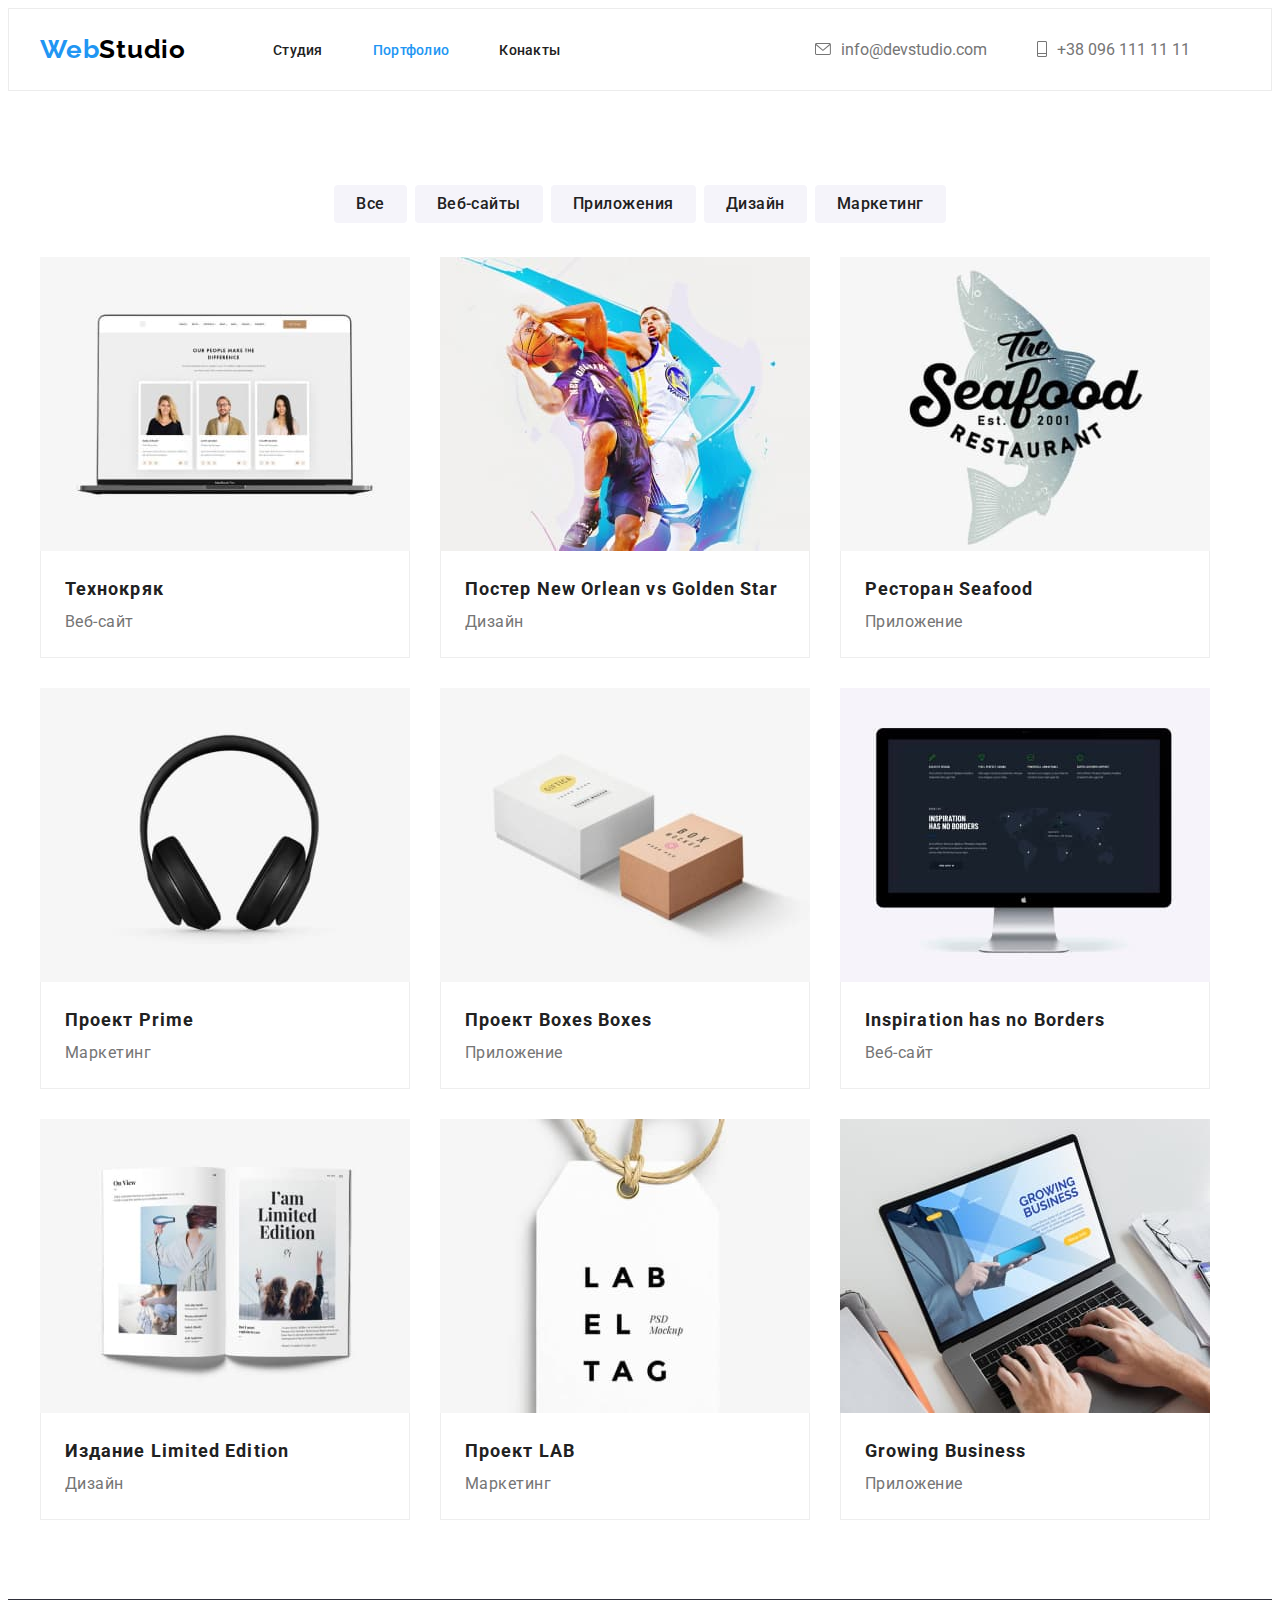
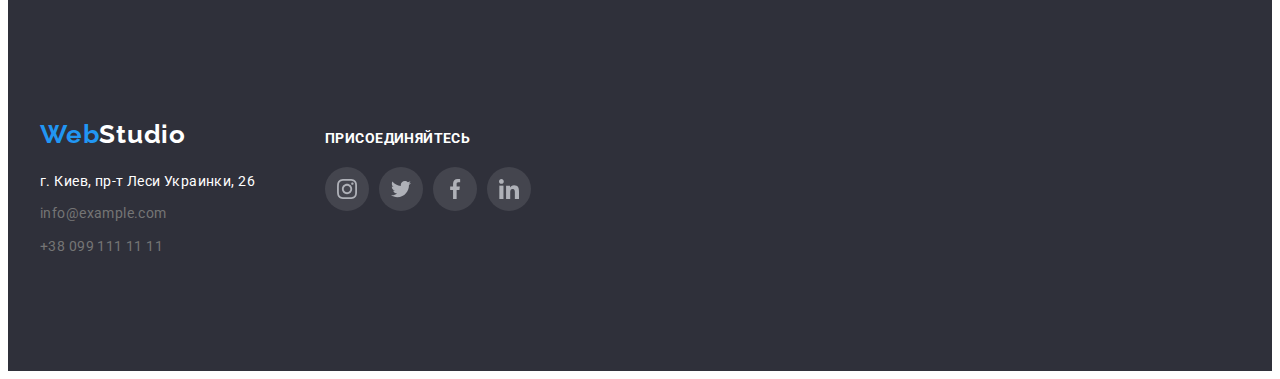
==== portfolio.html @ 9f61a401 "add initials" ====
<!DOCTYPE html>
<html lang="ru">
  <head>
    <meta charset="UTF-8" />
    <meta http-equiv="X-UA-Compatible" content="IE=edge" />
    <meta name="viewport" content="width=device-width, initial-scale=1.0" />
    <link rel="preconnect" href="https://fonts.gstatic.com" />
    <link
      href="https://fonts.googleapis.com/css2?family=Raleway:wght@700&family=Roboto:wght@400;500;700;900&display=swap"
      rel="stylesheet"
    />
    <link
      rel="stylesheet"
      href="https://cdnjs.cloudflare.com/ajax/libs/modern-normalize/1.1.0/modern-normalize.min.css"
      integrity="sha512-wpPYUAdjBVSE4KJnH1VR1HeZfpl1ub8YT/NKx4PuQ5NmX2tKuGu6U/JRp5y+Y8XG2tV+wKQpNHVUX03MfMFn9Q=="
      crossorigin="anonymous"
      referrerpolicy="no-referrer"
    />
    <link rel="stylesheet" href="./css/styles.css" />
    <title>Webstudio</title>
  </head>
  <body>
    <!--Шапка-->
    <header class="header">
      <div class="container header-container">
        <nav class="navigation">
          <a class="logo link" href="./index.html" lang="en">
            <span class="logo-item">Web</span>Studio</a
          >
          <ul class="list">
            <li class="nav-item"><a class="nav-link link" href="./index.html">Студия</a></li>
            <li class="nav-item">
              <a class="nav-link link current" href="./portfolio.html">Портфолио</a>
            </li>
            <li class="nav-item"><a class="nav-link link" href="#">Конакты</a></li>
          </ul>
        </nav>
        <ul class="contact-list list">
          <li class="contact-header">
            <a class="contact-link link" href="mailto:info@devstudio.com">
              <svg class="icon-envelope" width="16" height="12">
                <use href="./images/icons.svg#icon-envelope"></use></svg
              >info@devstudio.com</a
            >
          </li>
          <li class="contact-header">
            <a class="contact-link link" href="tel+380961111111">
              <svg class="icon-smartphone" width="10" height="16">
                <use href="./images/icons.svg#icon-smartphone"></use>
              </svg>
              +38 096 111 11 11</a
            >
          </li>
        </ul>
      </div>
    </header>
    <!-- <h1>Портфолио</h1>  -->
    <main>
      <section>
        <div class="container">
          <h1 class="visually-hidden">Portfolio</h1>
          <ul class="filter-btn list">
            <li class="btn-item">
              <button class="menu-btn" type="button">Все</button>
            </li>
            <li class="btn-item"><button class="menu-btn" type="button">Веб-сайты</button></li>
            <li class="btn-item"><button class="menu-btn" type="button">Приложения</button></li>
            <li class="btn-item"><button class="menu-btn" type="button">Дизайн</button></li>
            <li class="btn-item"><button class="menu-btn" type="button">Маркетинг</button></li>
          </ul>
          <!--  <h2>Наши работы</h2> -->
          <ul class="project-item list">
            <li class="project-desc">
              <a class="project-link link" href="#">
                <img
                  src="./images/portfolio/tecnokryak.jpg"
                  alt="Проект Технокряк"
                  width="370"
                  height="294"
                />
                <div class="project-profile">
                  <h3 class="project">Технокряк</h3>
                  <p class="project-type">Веб-сайт</p>
                </div>
              </a>
            </li>
            <li class="project-desc">
              <a class="project-link link" href="#">
                <img
                  src="./images/portfolio/poster-neworlean-goldestar.jpg"
                  alt="Постер New Orlean vs Golden Star"
                  width="370"
                  height="294"
                />
                <div class="project-profile">
                  <h3 class="project">Постер <span lang="en">New Orlean vs Golden Star</span></h3>
                  <p class="project-type">Дизайн</p>
                </div>
              </a>
            </li>
            <li class="project-desc">
              <a class="project-link link" href="#">
                <img
                  src="./images/portfolio/the-seafood-restaurant.jpg"
                  alt=" Постер ресторана Seafood"
                  width="370"
                  height="294"
                />
                <div class="project-profile">
                  <h3 class="project">Ресторан <span lang="en">Seafood</span></h3>
                  <p class="project-type">Приложение</p>
                </div>
              </a>
            </li>
            <li class="project-desc">
              <a class="project-link link" href="#">
                <img
                  src="./images/portfolio/prime-project.jpg"
                  alt="Наушники"
                  width="370"
                  height="294"
                />
                <div class="project-profile">
                  <h3 class="project">Проект <span lang="en">Prime</span></h3>
                  <p class="project-type">Маркетинг</p>
                </div>
              </a>
            </li>
            <li class="project-desc">
              <a class="project-link link" href="#">
                <img
                  src="./images/portfolio/boxes-project.jpg"
                  alt="2 коробочки"
                  width="370"
                  height="294"
                />
                <div class="project-profile">
                  <h3 class="project">Проект <span lang="en">Boxes</span> Boxes</h3>
                  <p class="project-type">Приложение</p>
                </div>
              </a>
            </li>
            <li class="project-desc">
              <a class="project-link link" href="#">
                <img
                  src="./images/portfolio/inspiration.jpg"
                  alt="Отображается сайт страницы Inspiration has no Borders"
                  width="370"
                  height="294"
                />
                <div class="project-profile">
                  <h3 class="project"><span lang="en">Inspiration has no Borders</span></h3>
                  <p class="project-type">Веб-сайт</p>
                </div>
              </a>
            </li>
            <li class="project-desc project-border">
              <a class="project-link link" href="#">
                <img
                  src="./images/portfolio/limited-edition.jpg"
                  alt="Издание Limited Edition"
                  width="370"
                  height="294"
                />
                <div class="project-profile">
                  <h3 class="project">Издание <span lang="en">Limited Edition</span></h3>
                  <p class="project-type">Дизайн</p>
                </div></a
              >
            </li>
            <li class="project-desc project-border">
              <a class="project-link link" href="#">
                <img
                  src="./images/portfolio/lab-project.jpg"
                  alt=" Постер проекта LAB"
                  width="370"
                  height="294"
                />
                <div class="project-profile">
                  <h3 class="project">Проект <span lang="en">LAB</span></h3>
                  <p class="project-type">Маркетинг</p>
                </div>
              </a>
            </li>
            <li class="project-desc project-border">
              <a class="project-link link" href="#">
                <img
                  src="./images/portfolio/growing-business.jpg"
                  alt="Отображается сайт страницы Growing Business"
                  width="370"
                  height="294"
                />
                <div class="project-profile">
                  <h3 class="project"><span lang="en">Growing Business</span></h3>
                  <p class="project-type">Приложение</p>
                </div>
              </a>
            </li>
          </ul>
        </div>
      </section>
    </main>
    <!--Подвал-->
    <footer class="footer">
      <section class="footer-section">
        <div class="container footer-container">
          <!--Логотип компании-->
          <div class="footer-contact">
            <a class="logo-footer link" href="#" lang="en">
              <span class="logo-item">Web</span>Studio</a
            >
            <!--Контактные данные-->

            <ul class="footer-contact">
              <li class="footer-item">
                <a
                  class="contact-info-address link"
                  href="https://goo.gl/maps/qAfCvyjsyysp9pY69"
                  target="_blank"
                  rel="noopener noreferrer"
                  >г. Киев, пр-т Леси Украинки, 26</a
                >
              </li>
              <li class="footer-item">
                <a class="contact-info-mail link" href="mailto:info@example.com"
                  >info@example.com</a
                >
              </li>
              <li class="footer-item">
                <a class="contact-info-phone link" href="tel:+380991111111">+38 099 111 11 11</a>
              </li>
            </ul>
          </div>
          <div class="subscribe">
            <h3 class="subscribe-title">присоединяйтесь</h3>
            <ul class="subscribe-list list">
              <li class="subscribe-item">
                <a href="#" class="social-list-link">
                  <svg class="social-list-icon" width="20" height="20">
                    <use href="./images/icons.svg#icon-instagram"></use>
                  </svg>
                </a>
              </li>

              <li class="subscribe-item">
                <a href="#" class="social-list-link">
                  <svg class="social-list-icon" width="20" height="20">
                    <use href="./images/icons.svg#icon-twitter"></use>
                  </svg>
                </a>
              </li>
              <li class="subscribe-item">
                <a href="#" class="social-list-link">
                  <svg class="social-list-icon" width="20" height="20">
                    <use href="./images/icons.svg#icon-facebook"></use>
                  </svg>
                </a>
              </li>
              <li class="subscribe-item">
                <a href="#" class="social-list-link">
                  <svg class="social-list-icon" width="20" height="20">
                    <use href="./images/icons.svg#icon-linkedin"></use>
                  </svg>
                </a>
              </li>
            </ul>
          </div>
        </div>
      </section>
    </footer>
  </body>
</html>
---- css/styles.css ----
:root {
  --accent-color: #2196f3;
  --main-font: 'Roboto', sans-serif;
  --secondary-font: 'Raleway', sans-serif;
  --main-font-weight: 700;
  --secondary-font-weight: 400;
  --text-color: #757575;
  --title-color: #212121;
}

.link {
  text-decoration: none;
}
.list {
  list-style: none;
}
body {
  font-family: var(--main-font);
  color: var(--title-color);
}
h1,
h2,
h3,
h4,
h5,
h6,
p {
  margin-top: 0;
  margin-bottom: 0;
}
ul,
li {
  margin-top: 0;
  margin-bottom: 0;
  padding-left: 0;
}
img {
  display: block;
}

/* COMPONENTS */
.container {
  width: 1200px;
  margin: 0 auto;
  padding-right: 15px;
  padding-left: 15px;
}

.section {
  padding-bottom: 94px;
  padding-top: 94px;
}
/* HEADER */
.header-container {
  display: flex;
  align-items: center;
}
.header {
  padding-top: 25px;
  padding-bottom: 25px;
  border: 1px solid #ececec;
}
.navigation {
  display: flex;
  align-items: center;
}
.link.current {
  color: var(--accent-color);
}

.list {
  display: flex;
  align-items: center;
  margin-left: auto;
}
/* Logo */
.logo {
  margin-right: 87px;
}
.logo,
.logo-item {
  font-family: var(--secondary-font);
  font-weight: var(--main-font-weight);
  font-size: 26px;
  letter-spacing: 0.03em;
  line-height: 1.19;
  color: #000000;
  text-align: left;
}

.logo-item {
  color: var(--accent-color);
}

/* Navigation */
.nav-item:not(:last-child) {
  margin-right: 50px;
}

.nav-link {
  font-family: var(--main-font);
  font-weight: 500;
  font-size: 14px;
  letter-spacing: 0.02em;
  line-height: 1.14;
  color: var(--title-color);
  text-align: left;
}
.contact-list {
  display: flex;
}
.contact-header {
  margin-right: 50px;
  margin-left: auto;
}

.contact-link:hover,
.contact-link:focus {
  color: var(--accent-color);
}

.icon-envelope {
  margin-right: 10px;
  fill: currentColor;
}

.icon-smartphone {
  margin-right: 10px;
  fill: currentColor;
}
.contact-link {
  display: flex;
  align-items: center;
}
.contact-link {
  color: var(--text-color);
}

.nav-link:hover,
.nav-link:focus {
  color: var(--accent-color);
}

/* Hero */
.hero {
  padding-top: 200px;
  padding-bottom: 200px;
  text-align: center;
  background-color: #2f303a;
}
.overlay {
  max-width: 1600px;
  height: 600px;
  margin-right: auto;
  margin-left: auto;
  background-image: linear-gradient(to right, rgba(47, 48, 58, 0.4), rgba(47, 48, 58, 0.4)),
    url(../images/hero/bg-hero.jpg);
  background-repeat: no-repeat;
  background-position: center;
  background-size: cover;
}
.title {
  max-width: 696px;
  margin-left: auto;
  margin-right: auto;
  font-family: var(--main-font);
  font-weight: 900;
  font-size: 44px;
  line-height: 1.36;
  color: #ffffff;
  text-transform: uppercase;
  text-align: center;
  letter-spacing: 0.06em;
}
.modal-btn {
  width: 200px;
  height: 50px;
  padding: 10px, 32px;
  background: #2196f3;
  box-shadow: 0px 4px 4px rgba(0, 0, 0, 0.15);
  border-radius: 4px;
  margin-top: 30px;
  font-family: var(--main-font);
  font-weight: var(--main-font-weight);
  font-size: 16px;
  line-height: 1.9;
  letter-spacing: 0.06em;
  text-align: center;
  color: #ffffff;
  background-color: var(--accent-color);
  cursor: pointer;
  border: none;
}
.modal-btn:hover,
.modal-btn:focus {
  color: #ffffff;
  background-color: var(--accent-color);
}
/* Our advantages */

.thumb {
  display: flex;
  justify-content: center;
  align-items: center;
  width: 270px;
  height: 120px;
  margin-bottom: 30px;
  background: #f5f4fa;
  border-radius: 4px;
}
/* .icon {
  width: 70px;
  height: 70px;
} */
.visually-hidden {
  position: absolute;
  clip: rect(0 0 0 0);
  width: 1px;
}

.about-item {
  display: flex;
  flex-wrap: wrap;
  margin-left: -30px;
  margin-top: -10px;
}
.advantages {
  flex-basis: calc((100% - 120px) / 4);
  margin-left: 30px;
  margin-top: 10px;
}
.about-us {
  margin-bottom: 10px;
  font-family: var(--main-font);
  font-weight: var(--main-font-weight);
  font-size: 14px;
  line-height: 1.14;
  letter-spacing: 0.03em;
  text-transform: uppercase;
  text-align: left;
  color: var(--title-color);
}
.about-us-desc {
  font-family: var(--main-font);
  font-weight: var(--secondary-font-weight);
  font-size: 14px;
  letter-spacing: 0.03em;
  line-height: 1.71;
  text-align: left;
  color: var(--text-color);
}
/* What we do */
.what-we-do {
  padding-top: 47px;
}
.our-work {
  display: flex;
  flex-wrap: wrap;
  margin-top: -50px;
  margin-left: -30px;
}
.work-img {
  margin-top: 50px;
  margin-left: 30px;
}
.subtitle {
  margin-bottom: 50px;
  font-family: var(--main-font);
  font-weight: var(--main-font-weight);
  font-size: 36px;
  letter-spacing: 0.03em;
  line-height: 1.6;
  text-align: center;
  color: var(--title-color);
}
/* Our team */
.team-section {
  background: #f5f4fa;
}
.our-team-list {
  display: flex;
  flex-wrap: wrap;
  margin-left: -30px;
  margin-top: -50px;
}
.team-desc {
  flex-basis: calc((100% - 120px) / 4);
  margin-left: 30px;
  margin-top: 50px;
  background: #ffffff;
  box-shadow: 0px 1px 3px rgba(0, 0, 0, 0.12), 0px 1px 1px rgba(0, 0, 0, 0.14),
    0px 2px 1px rgba(0, 0, 0, 0.2);
  border-radius: 0px 0px 4px 4px;
}
.subtitle-photo-name {
  margin-bottom: 10px;
  font-family: var(--main-font);
  font-weight: 500;
  font-size: 16px;
  letter-spacing: 0.03em;
  line-height: 1.18;
  text-align: center;
  color: var(--title-color);
}
.position {
  font-family: var(--main-font);
  font-weight: var(--secondary-font-weight);
  font-size: 16px;
  letter-spacing: 0.03em;
  line-height: 1.18;
  text-align: center;
  color: var(--text-color);
  margin-bottom: 16px;
}
.team-profile {
  padding-top: 30px;
  padding-bottom: 30px;
  padding-left: 30px;
  padding-right: 30px;
}
.social-list {
  list-style: none;
  display: flex;
  justify-content: space-between;
}
.social-list-link {
  display: flex;
  align-items: center;
  justify-content: center;
  width: 44px;
  height: 44px;
  border-radius: 50%;
  fill: #afb1b8;
}

.social-list-link:hover,
.social-list-link:focus {
  fill: #ffffff;
  background-color: var(--accent-color);
}

/* OUR CLIENTS */

.clients-list {
  display: flex;
  justify-content: space-between;
}
.client-desc {
  display: flex;
  align-items: center;
  justify-content: center;
  width: 170px;
  height: 92px;
  border: 1px solid #afb1b8;
  border-radius: 4px;
}
.client-link {
  display: block;
}
.client-desc:hover,
.client-desc:focus {
  border-color: var(--accent-color);
}

.client-desc:hover .client-item,
.client-desc:focus .client-item {
  fill: var(--accent-color);
}

.client-item {
  fill: #afb1b8;
}
/* Footer */

.footer {
  background-color: #2f303a;
}
.footer-section {
  padding-top: 60px;
  padding-bottom: 60px;
}
.footer-contact {
  list-style: none;
  margin-top: 20px;
}
.logo-footer {
  font-family: var(--secondary-font);
  font-weight: var(--main-font-weight);
  font-size: 26px;
  letter-spacing: 0.03em;
  line-height: 1.19;
  color: #ffffff;
  text-align: left;
}

.footer-item:not(:last-child) {
  margin-bottom: 9px;
}

.contact-info-address {
  font-weight: var(--secondary-font-weight);
  font-size: 14px;
  letter-spacing: 0.03em;
  line-height: 1.71;
  text-align: left;
  color: #ffffff;
  margin-right: 70px;
}

.contact-info-mail,
.contact-info-phone {
  font-weight: var(--secondary-font-weight);
  font-size: 14px;
  letter-spacing: 0.03em;
  line-height: 1.71;
  text-align: left;
  color: var(--text-color);
}
.contact-info-mail:hover,
.contact-info-mail:focus {
  color: var(--accent-color);
}
.contact-info-phone:hover,
.contact-info-phone:focus {
  color: var(--accent-color);
}

/* SUBSCRIBE */
.footer-container {
  display: flex;
  align-items: baseline;
}
.subscribe {
  padding-top: 72px;
  padding-bottom: 100px;
}
.subscribe-title {
  font-family: var(--main-font);
  font-weight: var(--main-font-weight);
  font-size: 14px;
  line-height: 1.14;
  letter-spacing: 0.03em;
  text-transform: uppercase;
  color: #ffffff;
  margin-bottom: 20px;
}
.subscribe-item:not(:last-child) {
  margin-right: 10px;
}

.social-list-link {
  background: rgba(255, 255, 255, 0.1);
}
/* Portfolio */
/* Button */
.filter-btn {
  display: flex;
  justify-content: center;
  padding: 94px 0px;
  padding-bottom: 34px;
}
.btn-item:not(:last-child) {
  margin-right: 8px;
}
.menu-btn {
  font-family: var(--main-font);
  font-weight: 500;
  font-size: 16px;
  line-height: 1.62;
  text-align: center;
  letter-spacing: 0.03em;
  color: var(--title-color);
  background-color: #f5f4fa;
  border: none;
  padding: 6px 22px;
  border-radius: 4px;
  cursor: pointer;
}
.menu-btn:hover,
.menu-btn:focus {
  color: #ffffff;
  background-color: var(--accent-color);
  box-shadow: 0px 3px 1px rgb(0 0 0 / 10%), 0px 1px 2px rgb(0 0 0 / 8%),
    0px 2px 2px rgb(0 0 0 / 12%);
}
/* Our projects */
.project-item {
  display: flex;
  flex-wrap: wrap;
  margin-left: -30px;
  margin-top: -30px;
}
.project-desc {
  flex-basis: calc((100% - 270px) / 9);
  margin-left: 30px;
  margin-top: 30px;
}
.project-link {
  display: block;
}
.project-link:hover,
.project-link:focus {
  box-shadow: 0px 1px 1px rgba(0, 0, 0, 0.12), 0px 4px 4px rgba(0, 0, 0, 0.06),
    1px 4px 6px rgba(0, 0, 0, 0.16);
}
.project-profile {
  padding-bottom: 20px;
  padding-top: 20px;
  padding-left: 24px;
  padding-right: 24px;
  border-bottom: 1px solid #eeeeee;
  border-right: 1px solid #eeeeee;
  border-left: 1px solid #eeeeee;
}
.project-border {
  margin-bottom: 79px;
}
.project {
  background: #ffffff;
  font-weight: 700;
  font-size: 18px;
  letter-spacing: 0.06em;
  line-height: 2;
  text-align: left;
  color: var(--title-color);
}
.project-type {
  font-weight: var(--secondary-font-weight);
  font-size: 16px;
  letter-spacing: 0.03em;
  line-height: 1.87;
  text-align: left;
  color: var(--text-color);
}
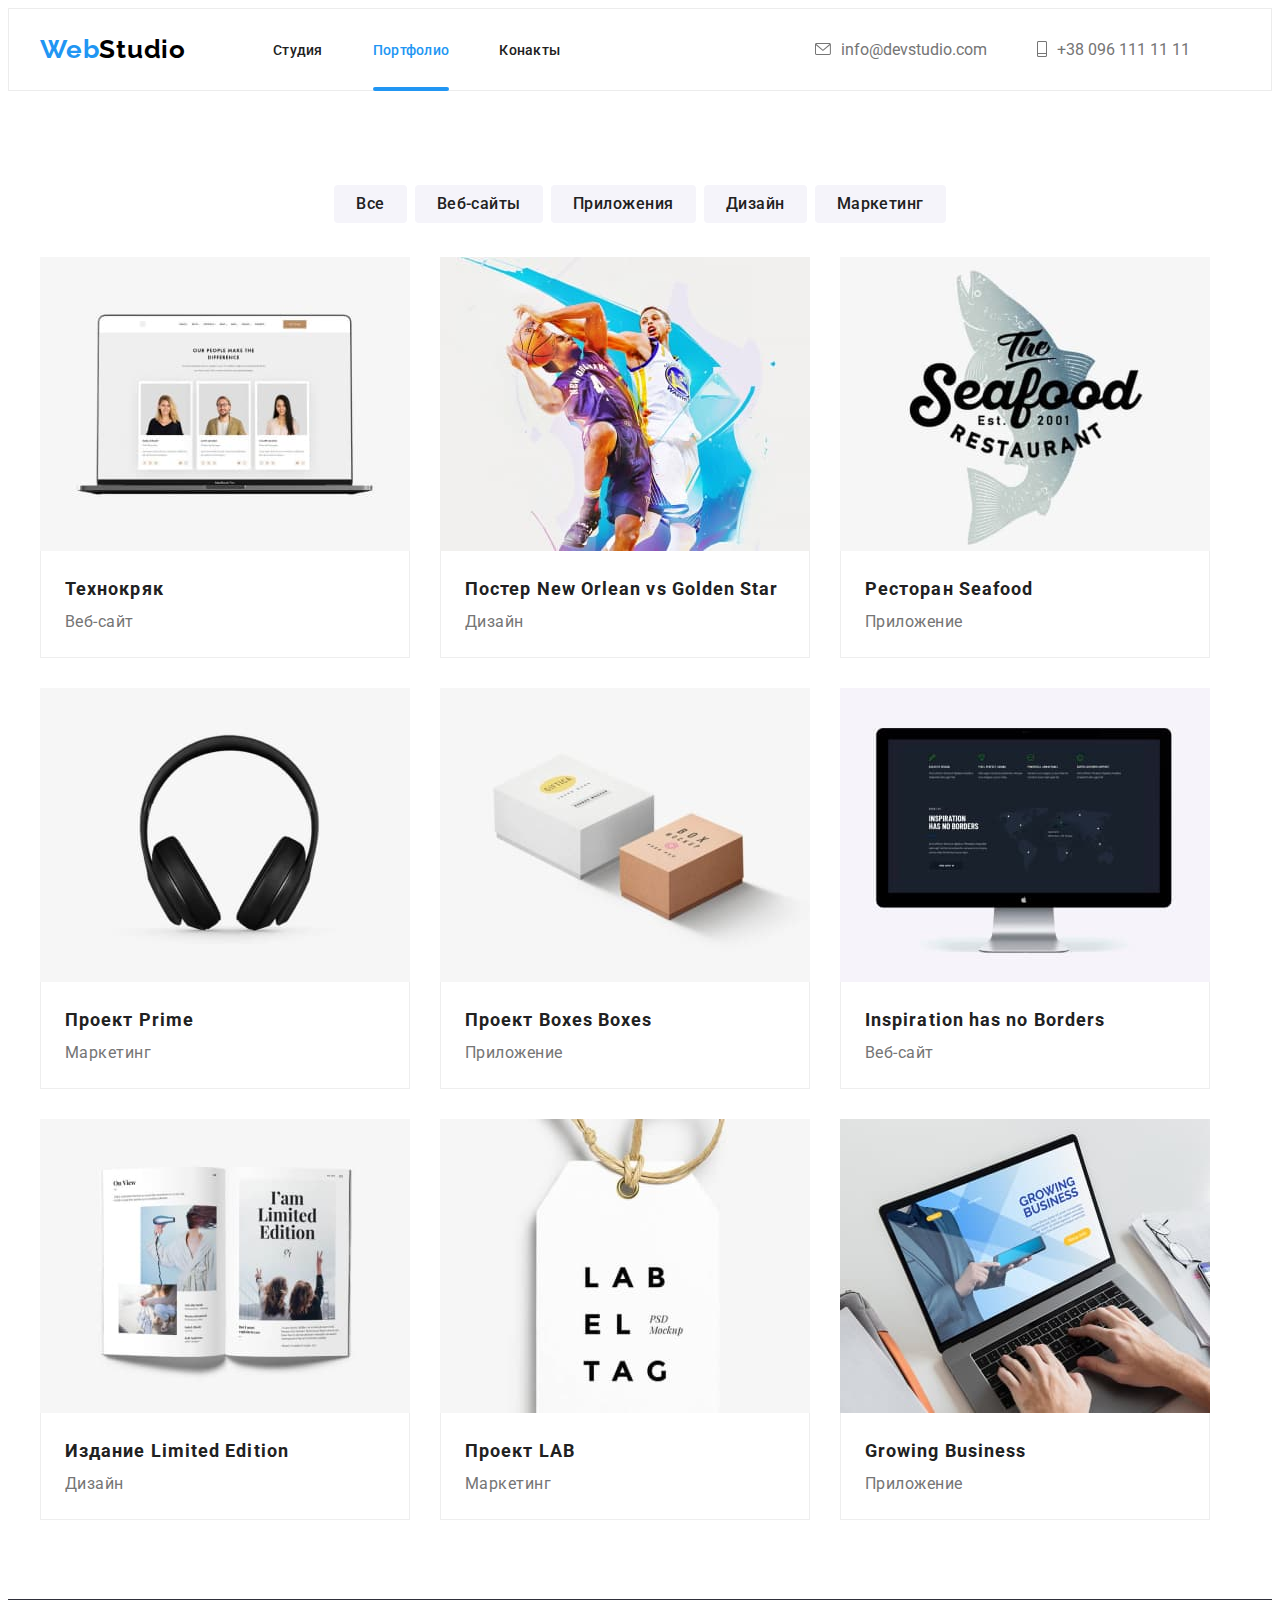
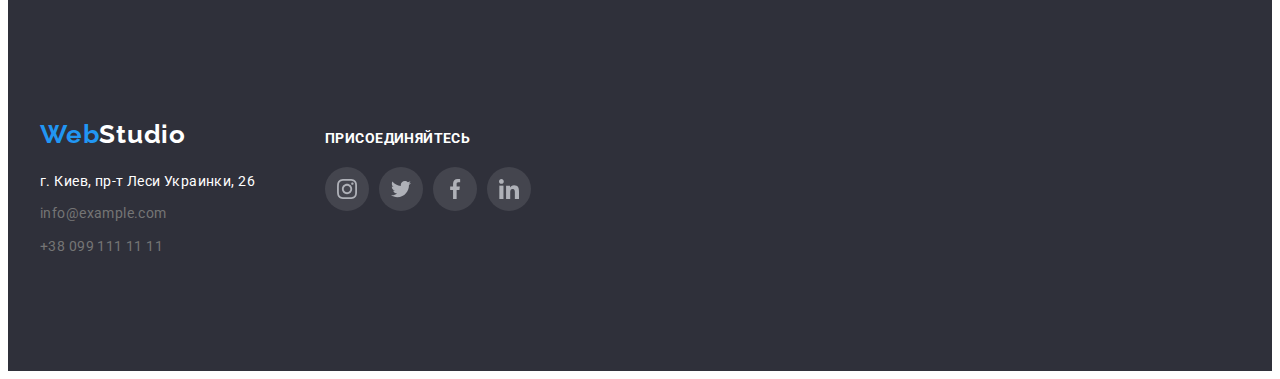
==== commit 313b089e: "add modal window, transforms and bottom line" ====
--- a/portfolio.html
+++ b/portfolio.html
@@ -72,12 +72,19 @@
           <ul class="project-item list">
             <li class="project-desc">
               <a class="project-link link" href="#">
-                <img
-                  src="./images/portfolio/tecnokryak.jpg"
-                  alt="Проект Технокряк"
-                  width="370"
-                  height="294"
-                />
+                <div class="project-wrapper">
+                  <img
+                    src="./images/portfolio/tecnokryak.jpg"
+                    alt="Проект Технокряк"
+                    width="370"
+                    height="294"
+                  />
+                  <p class="project-overlay">
+                    Технокряк это современная площадка распространения коронавируса. Компании
+                    используют эту платформу для цифрового шпионажа и атак на защищённые сервера
+                    конкурентов.
+                  </p>
+                </div>
                 <div class="project-profile">
                   <h3 class="project">Технокряк</h3>
                   <p class="project-type">Веб-сайт</p>
@@ -86,12 +93,19 @@
             </li>
             <li class="project-desc">
               <a class="project-link link" href="#">
-                <img
-                  src="./images/portfolio/poster-neworlean-goldestar.jpg"
-                  alt="Постер New Orlean vs Golden Star"
-                  width="370"
-                  height="294"
-                />
+                <div class="project-wrapper">
+                  <img
+                    src="./images/portfolio/poster-neworlean-goldestar.jpg"
+                    alt="Постер New Orlean vs Golden Star"
+                    width="370"
+                    height="294"
+                  />
+                  <p class="project-overlay">
+                    Технокряк это современная площадка распространения коронавируса. Компании
+                    используют эту платформу для цифрового шпионажа и атак на защищённые сервера
+                    конкурентов.
+                  </p>
+                </div>
                 <div class="project-profile">
                   <h3 class="project">Постер <span lang="en">New Orlean vs Golden Star</span></h3>
                   <p class="project-type">Дизайн</p>
@@ -100,12 +114,19 @@
             </li>
             <li class="project-desc">
               <a class="project-link link" href="#">
-                <img
-                  src="./images/portfolio/the-seafood-restaurant.jpg"
-                  alt=" Постер ресторана Seafood"
-                  width="370"
-                  height="294"
-                />
+                <div class="project-wrapper">
+                  <img
+                    src="./images/portfolio/the-seafood-restaurant.jpg"
+                    alt=" Постер ресторана Seafood"
+                    width="370"
+                    height="294"
+                  />
+                  <p class="project-overlay">
+                    Технокряк это современная площадка распространения коронавируса. Компании
+                    используют эту платформу для цифрового шпионажа и атак на защищённые сервера
+                    конкурентов.
+                  </p>
+                </div>
                 <div class="project-profile">
                   <h3 class="project">Ресторан <span lang="en">Seafood</span></h3>
                   <p class="project-type">Приложение</p>
@@ -114,12 +135,19 @@
             </li>
             <li class="project-desc">
               <a class="project-link link" href="#">
-                <img
-                  src="./images/portfolio/prime-project.jpg"
-                  alt="Наушники"
-                  width="370"
-                  height="294"
-                />
+                <div class="project-wrapper">
+                  <img
+                    src="./images/portfolio/prime-project.jpg"
+                    alt="Наушники"
+                    width="370"
+                    height="294"
+                  />
+                  <p class="project-overlay">
+                    Технокряк это современная площадка распространения коронавируса. Компании
+                    используют эту платформу для цифрового шпионажа и атак на защищённые сервера
+                    конкурентов.
+                  </p>
+                </div>
                 <div class="project-profile">
                   <h3 class="project">Проект <span lang="en">Prime</span></h3>
                   <p class="project-type">Маркетинг</p>
@@ -128,12 +156,19 @@
             </li>
             <li class="project-desc">
               <a class="project-link link" href="#">
-                <img
-                  src="./images/portfolio/boxes-project.jpg"
-                  alt="2 коробочки"
-                  width="370"
-                  height="294"
-                />
+                <div class="project-wrapper">
+                  <img
+                    src="./images/portfolio/boxes-project.jpg"
+                    alt="2 коробочки"
+                    width="370"
+                    height="294"
+                  />
+                  <p class="project-overlay">
+                    Технокряк это современная площадка распространения коронавируса. Компании
+                    используют эту платформу для цифрового шпионажа и атак на защищённые сервера
+                    конкурентов.
+                  </p>
+                </div>
                 <div class="project-profile">
                   <h3 class="project">Проект <span lang="en">Boxes</span> Boxes</h3>
                   <p class="project-type">Приложение</p>
@@ -142,12 +177,19 @@
             </li>
             <li class="project-desc">
               <a class="project-link link" href="#">
-                <img
-                  src="./images/portfolio/inspiration.jpg"
-                  alt="Отображается сайт страницы Inspiration has no Borders"
-                  width="370"
-                  height="294"
-                />
+                <div class="project-wrapper">
+                  <img
+                    src="./images/portfolio/inspiration.jpg"
+                    alt="Отображается сайт страницы Inspiration has no Borders"
+                    width="370"
+                    height="294"
+                  />
+                  <p class="project-overlay">
+                    Технокряк это современная площадка распространения коронавируса. Компании
+                    используют эту платформу для цифрового шпионажа и атак на защищённые сервера
+                    конкурентов.
+                  </p>
+                </div>
                 <div class="project-profile">
                   <h3 class="project"><span lang="en">Inspiration has no Borders</span></h3>
                   <p class="project-type">Веб-сайт</p>
@@ -156,12 +198,19 @@
             </li>
             <li class="project-desc project-border">
               <a class="project-link link" href="#">
-                <img
-                  src="./images/portfolio/limited-edition.jpg"
-                  alt="Издание Limited Edition"
-                  width="370"
-                  height="294"
-                />
+                <div class="project-wrapper">
+                  <img
+                    src="./images/portfolio/limited-edition.jpg"
+                    alt="Издание Limited Edition"
+                    width="370"
+                    height="294"
+                  />
+                  <p class="project-overlay">
+                    Технокряк это современная площадка распространения коронавируса. Компании
+                    используют эту платформу для цифрового шпионажа и атак на защищённые сервера
+                    конкурентов.
+                  </p>
+                </div>
                 <div class="project-profile">
                   <h3 class="project">Издание <span lang="en">Limited Edition</span></h3>
                   <p class="project-type">Дизайн</p>
@@ -170,12 +219,19 @@
             </li>
             <li class="project-desc project-border">
               <a class="project-link link" href="#">
-                <img
-                  src="./images/portfolio/lab-project.jpg"
-                  alt=" Постер проекта LAB"
-                  width="370"
-                  height="294"
-                />
+                <div class="project-wrapper">
+                  <img
+                    src="./images/portfolio/lab-project.jpg"
+                    alt=" Постер проекта LAB"
+                    width="370"
+                    height="294"
+                  />
+                  <p class="project-overlay">
+                    Технокряк это современная площадка распространения коронавируса. Компании
+                    используют эту платформу для цифрового шпионажа и атак на защищённые сервера
+                    конкурентов.
+                  </p>
+                </div>
                 <div class="project-profile">
                   <h3 class="project">Проект <span lang="en">LAB</span></h3>
                   <p class="project-type">Маркетинг</p>
@@ -184,12 +240,19 @@
             </li>
             <li class="project-desc project-border">
               <a class="project-link link" href="#">
-                <img
-                  src="./images/portfolio/growing-business.jpg"
-                  alt="Отображается сайт страницы Growing Business"
-                  width="370"
-                  height="294"
-                />
+                <div class="project-wrapper">
+                  <img
+                    src="./images/portfolio/growing-business.jpg"
+                    alt="Отображается сайт страницы Growing Business"
+                    width="370"
+                    height="294"
+                  />
+                  <p class="project-overlay">
+                    Технокряк это современная площадка распространения коронавируса. Компании
+                    используют эту платформу для цифрового шпионажа и атак на защищённые сервера
+                    конкурентов.
+                  </p>
+                </div>
                 <div class="project-profile">
                   <h3 class="project"><span lang="en">Growing Business</span></h3>
                   <p class="project-type">Приложение</p>
--- a/css/styles.css
+++ b/css/styles.css
@@ -68,6 +68,22 @@
   color: var(--accent-color);
 }
 
+.current {
+  position: relative;
+}
+.nav-link.current::after {
+  position: absolute;
+  content: '';
+  display: block;
+  width: 100%;
+  height: 4px;
+  left: 0;
+  top: 0x;
+  bottom: -33px;
+  background: #2196f3;
+  border-radius: 2px;
+}
+
 .list {
   display: flex;
   align-items: center;
@@ -105,6 +121,7 @@
   line-height: 1.14;
   color: var(--title-color);
   text-align: left;
+  transition: color 250ms cubic-bezier(0.4, 0, 0.2, 1);
 }
 .contact-list {
   display: flex;
@@ -131,6 +148,7 @@
 .contact-link {
   display: flex;
   align-items: center;
+  transition: color 250ms cubic-bezier(0.4, 0, 0.2, 1);
 }
 .contact-link {
   color: var(--text-color);
@@ -249,7 +267,7 @@
   text-align: left;
   color: var(--text-color);
 }
-/* What we do */
+/*  ===WHAT WE DO===== */
 .what-we-do {
   padding-top: 47px;
 }
@@ -272,6 +290,36 @@
   line-height: 1.6;
   text-align: center;
   color: var(--title-color);
+}
+/* .work-overlay {
+  position: absolute;
+  width: 370px;
+  height: 70px;
+  margin-left: auto;
+  margin-right: auto; */
+
+ 
+}
+.work-wrapper {
+  position: relative;
+}
+.work-subtitle {
+  position: absolute;
+  width: 370px;
+  height: 70px;
+  display: flex;
+  align-items: center;
+  justify-content: center;
+  font-family: var(--main-font);
+  font-weight: var(--main-font-weight);
+  font-size: 14px;
+  line-height: 1.14;
+  text-align: center;
+  letter-spacing: 0.03em;
+  text-transform: uppercase;
+   background: rgba(47, 48, 58, 0.8);
+   color: #FFFFFF; 
+  transform: translateY(-100%);
 }
 /* Our team */
 .team-section {
@@ -331,6 +379,7 @@
   height: 44px;
   border-radius: 50%;
   fill: #afb1b8;
+  transition: color 250ms cubic-bezier(0.4, 0, 0.2, 1), fill 250ms cubic-bezier(0.4, 0, 0.2, 1);
 }
 
 .social-list-link:hover,
@@ -353,6 +402,8 @@
   height: 92px;
   border: 1px solid #afb1b8;
   border-radius: 4px;
+  transition: color 250ms cubic-bezier(0.4, 0, 0.2, 1),
+    border-color 250ms cubic-bezier(0.4, 0, 0.2, 1), fill 250ms cubic-bezier(0.4, 0, 0.2, 1);
 }
 .client-link {
   display: block;
@@ -415,7 +466,9 @@
   line-height: 1.71;
   text-align: left;
   color: var(--text-color);
-}
+  transition: color 250ms cubic-bezier(0.4, 0, 0.2, 1);
+}
+
 .contact-info-mail:hover,
 .contact-info-mail:focus {
   color: var(--accent-color);
@@ -424,7 +477,50 @@
 .contact-info-phone:focus {
   color: var(--accent-color);
 }
-
+/* =====MODAL WINDOW====== */
+.backdrop {
+  position: fixed;
+  top: 0;
+  left: 0;
+  width: 100vw;
+  height: 100vh;
+  background-color: rgba(0, 0, 0, 0.2);
+  opacity: 1;
+  visibility: visible;
+  pointer-events: auto;
+  transition: opasity 250ms cubic-bezier(0.4, 0, 0.2, 1),
+    visibility 250ms cubic-bezier(0.4, 0, 0.2, 1);
+}
+.modal {
+  position: absolute;
+  width: 528px;
+  height: 581px;
+  left: 50%;
+  top: 50%;
+  background: #ffffff;
+  box-shadow: 0px 1px 3px rgba(0, 0, 0, 0.12), 0px 1px 1px rgba(0, 0, 0, 0.14),
+    0px 2px 1px rgba(0, 0, 0, 0.2);
+  border-radius: 4px;
+  transform: translate(-50%, -50%);
+}
+.close-btn {
+  position: absolute;
+  top: 14px;
+  right: 14px;
+  padding: 6px;
+  width: 30px;
+  height: 30px;
+  justify-content: center;
+  border-radius: 50%;
+  background-color: transparent;
+  border: 1px solid rgba(0, 0, 0, 0.1);
+  cursor: pointer;
+}
+.is-hidden {
+  opacity: 0;
+  visibility: hidden;
+  pointer-events: none;
+}
 /* SUBSCRIBE */
 .footer-container {
   display: flex;
@@ -475,6 +571,9 @@
   padding: 6px 22px;
   border-radius: 4px;
   cursor: pointer;
+  transition: color 250ms cubic-bezier(0.4, 0, 0.2, 1),
+    background-color 250ms cubic-bezier(0.4, 0, 0.2, 1),
+    box-shadow 250ms cubic-bezier(0.4, 0, 0.2, 1);
 }
 .menu-btn:hover,
 .menu-btn:focus {
@@ -494,14 +593,42 @@
   flex-basis: calc((100% - 270px) / 9);
   margin-left: 30px;
   margin-top: 30px;
+  transition: box-shadow 250ms cubic-bezier(0.4, 0, 0.2, 1);
 }
 .project-link {
+  position: relative;
   display: block;
 }
 .project-link:hover,
 .project-link:focus {
   box-shadow: 0px 1px 1px rgba(0, 0, 0, 0.12), 0px 4px 4px rgba(0, 0, 0, 0.06),
     1px 4px 6px rgba(0, 0, 0, 0.16);
+}
+.project-wrapper {
+  position: relative;
+  overflow: hidden;
+}
+.project-link:hover .project-overlay,
+.project-link:focus .project-overlay {
+  transform: translateY(0%);
+}
+.project-overlay {
+  position: absolute;
+  top: 0;
+  left: 0;
+  width: 100%;
+  height: 100%;
+  overflow: auto;
+  transform: translateY(100%);
+  transition: transform 250ms cubic-bezier(0.4, 0, 0.2, 1);
+  font-family: var(--main-font);
+  font-weight: var(--secondary-font-weight);
+  font-size: 18px;
+  line-height: 1.5;
+  letter-spacing: 0.03em;
+  color: #ffffff;
+  background-color: rgba(33, 150, 243, 0.9);
+  padding: 63px 24px;
 }
 .project-profile {
   padding-bottom: 20px;
